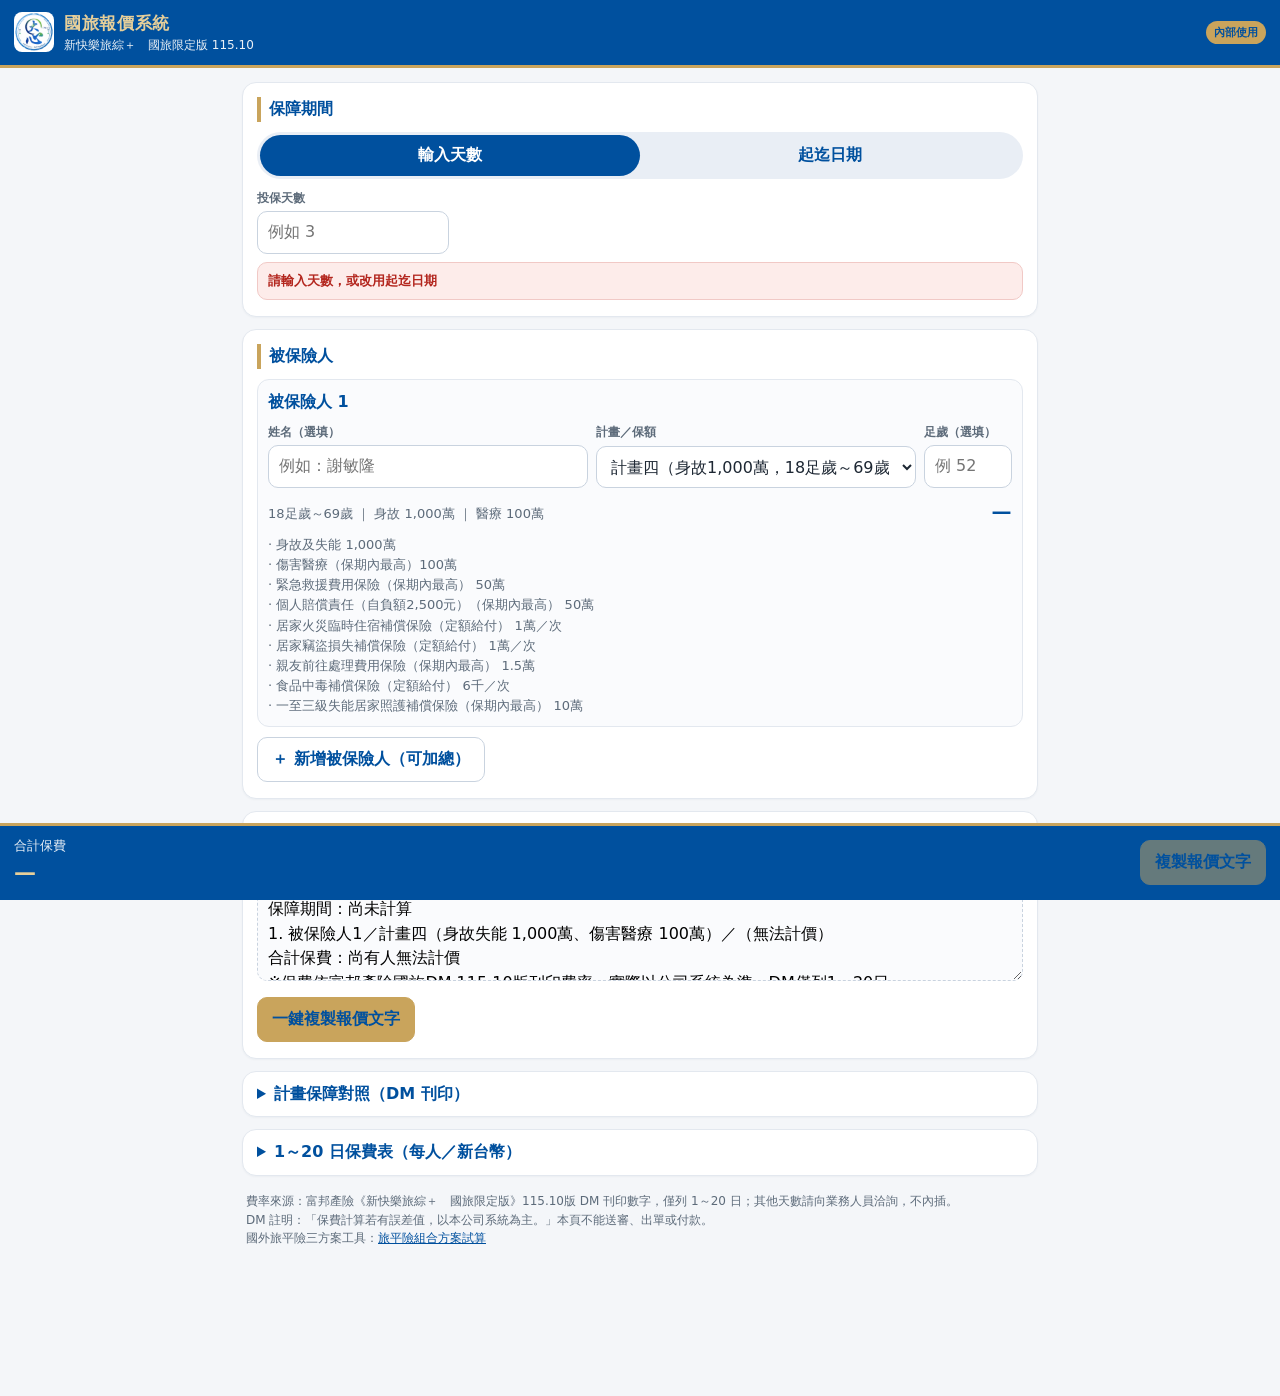
==== domestic/index.html @ e2bad42f "新增國旅報價系統（新快樂旅綜＋國旅限定版 115.10） 以國旅DM 115.10版刊印費率提供1～20日即時報價、起迄日期／時刻換算天數、多人加總與複製報價文字。不改動既有國外旅平險試算頁。" ====
<!doctype html>
<html lang="zh-Hant-TW">
<head>
<meta charset="utf-8">
<meta name="viewport" content="width=device-width, initial-scale=1, viewport-fit=cover">
<meta name="robots" content="noindex, nofollow">
<meta name="theme-color" content="#00509E">
<meta http-equiv="Cache-Control" content="no-cache, no-store, must-revalidate">
<title>國旅報價系統｜新快樂旅綜＋國旅限定版 115.10</title>
<link rel="icon" type="image/png" href="../img/favicon.png">
<link rel="apple-touch-icon" href="../img/favicon.png">
<link rel="stylesheet" href="styles.css">
</head>
<body>
<header class="top">
  <img src="../img/logo.png" width="40" height="40" alt="南恩通訊處">
  <div>
    <h1>國旅報價系統</h1>
    <div class="sub">新快樂旅綜＋　國旅限定版 115.10</div>
  </div>
  <span class="badge">內部使用</span>
</header>

<main>
  <section class="card">
    <h2>保障期間</h2>
    <div class="seg" role="tablist">
      <button type="button" id="modeDays" class="on">輸入天數</button>
      <button type="button" id="modeDates">起迄日期</button>
    </div>

    <div id="paneDays">
      <div class="field" style="max-width:12em">
        <label for="daysInput">投保天數</label>
        <input id="daysInput" inputmode="numeric" placeholder="例如 3" autocomplete="off">
      </div>
    </div>

    <div id="paneDates" style="display:none">
      <div class="seg" style="max-width:16em">
        <button type="button" id="calRoc" class="on">民國</button>
        <button type="button" id="calAd">西元</button>
      </div>
      <div class="dategrid">
        <div class="field">
          <label>起日</label>
          <div class="ymd">
            <input id="yStart" class="year" inputmode="numeric" autocomplete="off">
            <span id="yearLabelStart">年（民國）</span>
            <input id="mStart" inputmode="numeric" autocomplete="off">
            <span>月</span>
            <input id="dStart" inputmode="numeric" autocomplete="off">
            <span>日</span>
          </div>
          <div class="timewrap" style="margin-top:6px">
            <input id="tStart" type="time">
            <span class="hint" style="margin:0">時刻選填</span>
          </div>
        </div>
        <div class="field">
          <label>迄日</label>
          <div class="ymd">
            <input id="yEnd" class="year" inputmode="numeric" autocomplete="off">
            <span id="yearLabelEnd">年（民國）</span>
            <input id="mEnd" inputmode="numeric" autocomplete="off">
            <span>月</span>
            <input id="dEnd" inputmode="numeric" autocomplete="off">
            <span>日</span>
          </div>
          <div class="timewrap" style="margin-top:6px">
            <input id="tEnd" type="time">
            <span class="hint" style="margin:0">時刻選填</span>
          </div>
        </div>
      </div>
      <p class="hint">只填日期：起日、迄日都算進去（例如 11/16～11/19＝4 天）。起迄都填時刻：按實際時數，未滿一日以一日計（例如 11/16 01:00～11/19 01:00＝72 小時＝3 天）。</p>
    </div>
    <div id="dayHint"></div>
  </section>

  <section class="card">
    <h2>被保險人</h2>
    <div id="people"></div>
    <div class="btn-row">
      <button type="button" class="btn" id="btnAdd">＋ 新增被保險人（可加總）</button>
    </div>
  </section>

  <section class="card">
    <h2>報價文字</h2>
    <textarea id="quotePreview" readonly aria-label="報價文字"></textarea>
    <div class="btn-row">
      <button type="button" class="btn btn-gold" id="btnCopy2">一鍵複製報價文字</button>
    </div>
  </section>

  <details class="card">
    <summary>計畫保障對照（DM 刊印）</summary>
    <div style="overflow:auto;margin-top:10px">
      <table class="cov-table">
        <thead>
          <tr>
            <th class="l">項目</th>
            <th>兒童</th><th>計畫一</th><th>計畫二</th><th>計畫三</th><th>計畫四</th><th>計畫五</th><th>計畫六</th>
          </tr>
        </thead>
        <tbody>
          <tr><td class="l">可投保年齡</td><td>未滿15足歲</td><td colspan="2">15足歲～79歲</td><td>15足歲～74歲</td><td>18足歲～69歲</td><td>18足歲～74歲</td><td>18足歲～69歲</td></tr>
          <tr><td class="l">身故及失能</td><td>—</td><td>200萬</td><td>300萬</td><td>500萬</td><td>1,000萬</td><td>500萬</td><td>1,000萬</td></tr>
          <tr><td class="l">傷害醫療（保期內最高）</td><td>10萬</td><td>20萬</td><td>30萬</td><td>50萬</td><td>100萬</td><td>50萬</td><td>100萬</td></tr>
          <tr><td class="l">緊急救援（保期內最高）</td><td colspan="3">50萬</td><td colspan="2">50萬</td><td colspan="2">50萬</td></tr>
          <tr><td class="l">個人賠償責任（自負額2,500元）</td><td colspan="3">50萬</td><td colspan="2">50萬</td><td colspan="2">50萬</td></tr>
          <tr><td class="l">居家火災臨時住宿（定額）</td><td colspan="3">—</td><td colspan="2">1萬／次</td><td colspan="2">1萬／次</td></tr>
          <tr><td class="l">居家竊盜損失（定額）</td><td colspan="3">—</td><td colspan="2">1萬／次</td><td colspan="2">1萬／次</td></tr>
          <tr><td class="l">親友前往處理費用</td><td colspan="3">1萬</td><td colspan="2">1.5萬</td><td colspan="2">1.5萬</td></tr>
          <tr><td class="l">食品中毒（定額）</td><td colspan="3">3千／次</td><td colspan="2">6千／次</td><td colspan="2">6千／次</td></tr>
          <tr><td class="l">一至三級失能居家照護</td><td colspan="3">5萬</td><td colspan="2">10萬</td><td colspan="2">10萬</td></tr>
          <tr><td class="l">交通費用補償（保期內一次）</td><td colspan="5">—</td><td colspan="2">3千／次</td></tr>
          <tr><td class="l">駕駛人車碰車車體損失責任</td><td colspan="5">—</td><td colspan="2">10萬</td></tr>
          <tr><td class="l">駕駛人第三人傷害</td><td colspan="5">—</td><td colspan="2">100萬</td></tr>
          <tr><td class="l">駕駛人第三人財損</td><td colspan="5">—</td><td colspan="2">10萬</td></tr>
        </tbody>
      </table>
    </div>
    <p class="hint">兒童計畫無身故及失能保額，亦無意外死亡喪葬費用保險金。機車車種不包含大型重型機車。計畫五、六含租車自駕相關保障。</p>
  </details>

  <details class="card">
    <summary>1～20 日保費表（每人／新台幣）</summary>
    <div style="overflow:auto;margin-top:10px">
      <table>
        <thead>
          <tr>
            <th>天數</th><th>兒童</th><th>計畫一</th><th>計畫二</th><th>計畫三</th><th>計畫四</th><th>計畫五</th><th>計畫六</th>
          </tr>
        </thead>
        <tbody id="rateBody"></tbody>
      </table>
    </div>
  </details>

  <p class="foot">
    費率來源：富邦產險《新快樂旅綜＋　國旅限定版》115.10版 DM 刊印數字，僅列 1～20 日；其他天數請向業務人員洽詢，不內插。<br>
    DM 註明：「保費計算若有誤差值，以本公司系統為主。」本頁不能送審、出單或付款。<br>
    國外旅平險三方案工具：<a href="../editor.html">旅平險組合方案試算</a>
  </p>
</main>

<div class="totalbar">
  <div>
    <div class="lab">合計保費</div>
    <div class="sum" id="sumText">—</div>
  </div>
  <button type="button" class="btn btn-gold" id="btnCopy">複製報價文字</button>
</div>

<script src="rates.js"></script>
<script src="app.js"></script>
</body>
</html>
---- domestic/styles.css ----
:root {
  --navy: #00509E;
  --navy-2: #0A6FC2;
  --navy-soft: #e9eef5;
  --gold: #c9a45c;
  --gold-2: #e6cf9a;
  --gold-soft: #fbf5e8;
  --ink: #1d2733;
  --muted: #5d6b7a;
  --line: #e3e8ef;
  --bg: #f4f6f9;
  --card: #ffffff;
  --danger: #b3261e;
  --ok: #0f7a4a;
  --radius: 14px;
}
* { box-sizing: border-box; }
html, body { margin: 0; padding: 0; }
body {
  font-family: "Noto Sans TC", "PingFang TC", "Microsoft JhengHei", system-ui, sans-serif;
  background: var(--bg);
  color: var(--ink);
  line-height: 1.55;
  min-height: 100dvh;
}
.top {
  position: sticky; top: 0; z-index: 40;
  background: var(--navy); color: #fff;
  border-bottom: 3px solid var(--gold);
  display: flex; align-items: center; gap: 10px;
  padding: 10px 14px;
}
.top img { width: 40px; height: 40px; border-radius: 8px; background: #fff; }
.top h1 { margin: 0; font-size: 17px; letter-spacing: .04em; color: var(--gold-2); }
.top .sub { font-size: 12px; opacity: .92; }
.badge {
  margin-left: auto; font-size: 11px; font-weight: 800;
  background: var(--gold); color: var(--navy);
  border-radius: 999px; padding: 3px 8px; white-space: nowrap;
}
main { max-width: 820px; margin: 0 auto; padding: 14px 12px 120px; }
.card {
  background: var(--card);
  border: 1px solid var(--line);
  border-radius: var(--radius);
  padding: 14px 14px 16px;
  margin-bottom: 12px;
  box-shadow: 0 1px 2px rgba(16,40,80,.04);
}
.card h2 {
  margin: 0 0 10px; font-size: 16px; color: var(--navy);
  border-left: 4px solid var(--gold); padding-left: 8px;
}
.row { display: flex; flex-wrap: wrap; gap: 8px; align-items: end; }
.field { display: flex; flex-direction: column; gap: 4px; min-width: 0; }
.field label { font-size: 12px; font-weight: 700; color: var(--muted); }
input, select, button, textarea {
  font: inherit; font-size: 16px;
}
input, select {
  border: 1px solid #c9d3df; border-radius: 10px;
  padding: 8px 10px; background: #fff; color: var(--ink);
  min-height: 42px;
}
input:focus, select:focus { outline: 2px solid var(--gold); border-color: var(--gold); }
.seg {
  display: flex; background: var(--navy-soft); border-radius: 999px; padding: 3px;
  margin-bottom: 10px;
}
.seg button {
  flex: 1; border: 0; background: transparent; color: var(--navy);
  font-weight: 800; padding: 8px 10px; border-radius: 999px; cursor: pointer;
}
.seg button.on { background: var(--navy); color: #fff; }
.hint { font-size: 13px; color: var(--muted); margin: 8px 0 0; }
.hint strong { color: var(--navy); }
.warn, .err {
  margin-top: 8px; padding: 8px 10px; border-radius: 10px; font-size: 13px; font-weight: 700;
}
.warn { background: var(--gold-soft); color: #5a4415; border: 1px solid #efe0bd; }
.err { background: #fdecea; color: var(--danger); border: 1px solid #f1c9c6; }
.person {
  border: 1px solid var(--line); border-radius: 12px; padding: 10px;
  margin-bottom: 10px; background: #fafbfd;
}
.person-head { display: flex; justify-content: space-between; align-items: center; gap: 8px; margin-bottom: 8px; }
.person-head b { color: var(--navy); }
.prem {
  font-weight: 800; color: var(--navy); font-size: 20px; letter-spacing: .02em;
}
.cov-mini { font-size: 13px; color: var(--muted); margin-top: 6px; }
.btn {
  appearance: none; border: 1px solid #c9d3df; background: #fff; color: var(--navy);
  font-weight: 800; padding: 9px 14px; border-radius: 10px; cursor: pointer;
  min-height: 42px;
}
.btn-gold { background: var(--gold); border-color: var(--gold); color: var(--navy); }
.btn-navy { background: var(--navy); border-color: var(--navy); color: #fff; }
.btn-ghost { background: transparent; }
.btn:disabled { opacity: .5; cursor: not-allowed; }
.btn-row { display: flex; flex-wrap: wrap; gap: 8px; margin-top: 8px; }
.totalbar {
  position: fixed; left: 0; right: 0; bottom: 0; z-index: 40;
  background: var(--navy); color: #fff;
  border-top: 3px solid var(--gold);
  padding: 10px 14px calc(10px + env(safe-area-inset-bottom));
  display: flex; align-items: center; gap: 10px; flex-wrap: wrap;
}
.totalbar .lab { font-size: 13px; opacity: .9; }
.totalbar .sum { font-size: 22px; font-weight: 800; color: var(--gold-2); }
.totalbar .btn { margin-left: auto; }
table { width: 100%; border-collapse: collapse; font-size: 13px; }
th, td { border: 1px solid var(--line); padding: 6px 5px; text-align: center; }
th { background: var(--navy); color: #fff; font-weight: 700; }
td.l, th.l { text-align: left; }
tr.hi td { background: #fff6d8; font-weight: 800; }
details.card { padding: 10px 14px; }
details.card summary { cursor: pointer; font-weight: 800; color: var(--navy); }
.cov-table td.l { width: 42%; }
.foot { font-size: 12px; color: var(--muted); padding: 4px 4px 16px; }
.foot a { color: var(--navy); }
.toast {
  position: fixed; left: 50%; bottom: 88px; transform: translateX(-50%);
  background: var(--navy); color: #fff; padding: 10px 18px; border-radius: 999px;
  z-index: 80; font-weight: 700; box-shadow: 0 6px 20px rgba(0,0,0,.25);
}
.dategrid { display: grid; grid-template-columns: 1fr 1fr; gap: 8px; }
@media (max-width: 640px) {
  .dategrid { grid-template-columns: 1fr; }
  .ymd { width: 100%; }
}
.ymd { display: flex; gap: 4px; align-items: center; flex-wrap: wrap; }
.ymd input { width: 4.4em; text-align: center; padding: 8px 4px; }
.ymd input.year { width: 5.2em; }
.ymd span { font-size: 13px; color: var(--muted); }
.timewrap { display: flex; gap: 6px; align-items: center; }
.timewrap input[type="time"] { width: 8.2em; }
.grow { flex: 1; min-width: 140px; }
#quotePreview {
  width: 100%; min-height: 120px; resize: vertical;
  border: 1px dashed #c9d3df; border-radius: 10px;
  padding: 10px; background: #fafbfd; white-space: pre-wrap;
}
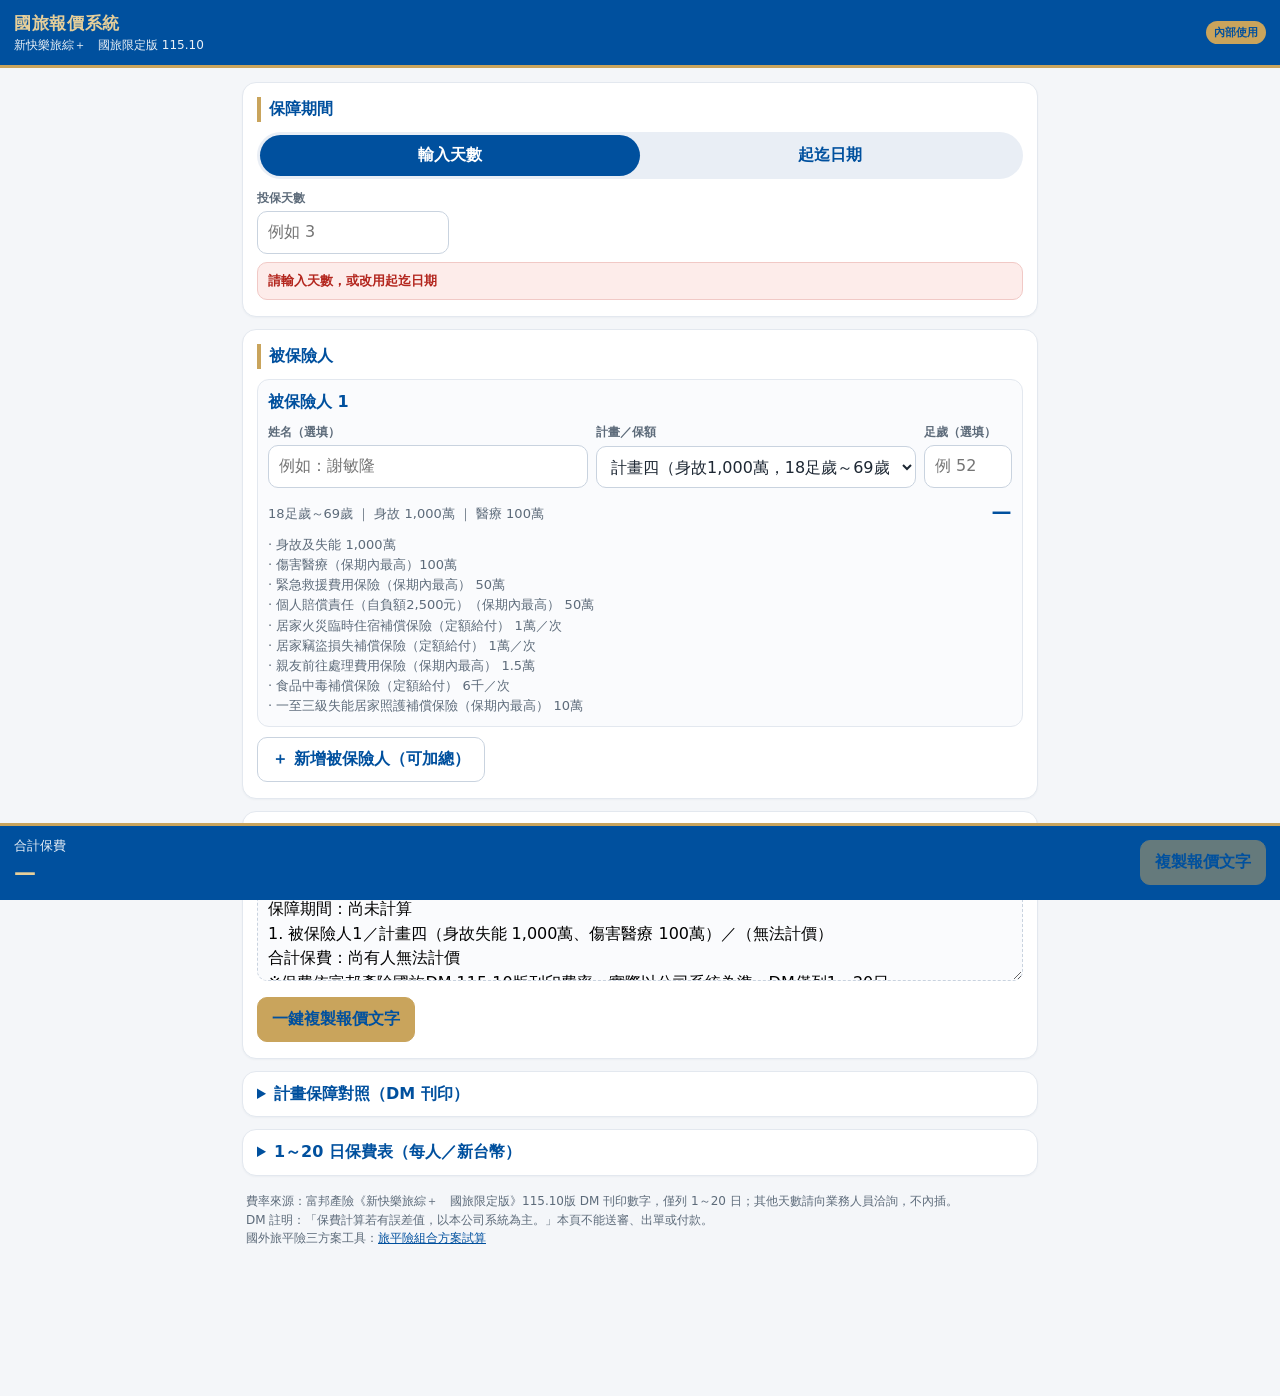
==== commit 44ca398a: "拿掉南恩 logo、南恩通訊處與富邦人壽字樣；簽名只留業務經理；更新版本號 編輯器、客戶頁、總表圖與國旅頁全面移除大心 logo 與相關字眼； 人壽商品名稱改為「Go安行旅平險」「兒童傷害醫療旅行平安" ====
--- a/domestic/index.html
+++ b/domestic/index.html
@@ -7,13 +7,12 @@
 <meta name="theme-color" content="#00509E">
 <meta http-equiv="Cache-Control" content="no-cache, no-store, must-revalidate">
 <title>國旅報價系統｜新快樂旅綜＋國旅限定版 115.10</title>
-<link rel="icon" type="image/png" href="../img/favicon.png">
-<link rel="apple-touch-icon" href="../img/favicon.png">
-<link rel="stylesheet" href="styles.css">
+<link rel="icon" type="image/png" href="../img/favicon.png?v=20261122162500">
+<link rel="apple-touch-icon" href="../img/favicon.png?v=20261122162500">
+<link rel="stylesheet" href="styles.css?v=20261122162500">
 </head>
 <body>
 <header class="top">
-  <img src="../img/logo.png" width="40" height="40" alt="南恩通訊處">
   <div>
     <h1>國旅報價系統</h1>
     <div class="sub">新快樂旅綜＋　國旅限定版 115.10</div>
@@ -154,7 +153,7 @@
   <button type="button" class="btn btn-gold" id="btnCopy">複製報價文字</button>
 </div>
 
-<script src="rates.js"></script>
-<script src="app.js"></script>
+<script src="rates.js?v=20261122162500"></script>
+<script src="app.js?v=20261122162500"></script>
 </body>
 </html>
--- a/domestic/styles.css
+++ b/domestic/styles.css
@@ -30,7 +30,6 @@
   display: flex; align-items: center; gap: 10px;
   padding: 10px 14px;
 }
-.top img { width: 40px; height: 40px; border-radius: 8px; background: #fff; }
 .top h1 { margin: 0; font-size: 17px; letter-spacing: .04em; color: var(--gold-2); }
 .top .sub { font-size: 12px; opacity: .92; }
 .badge {
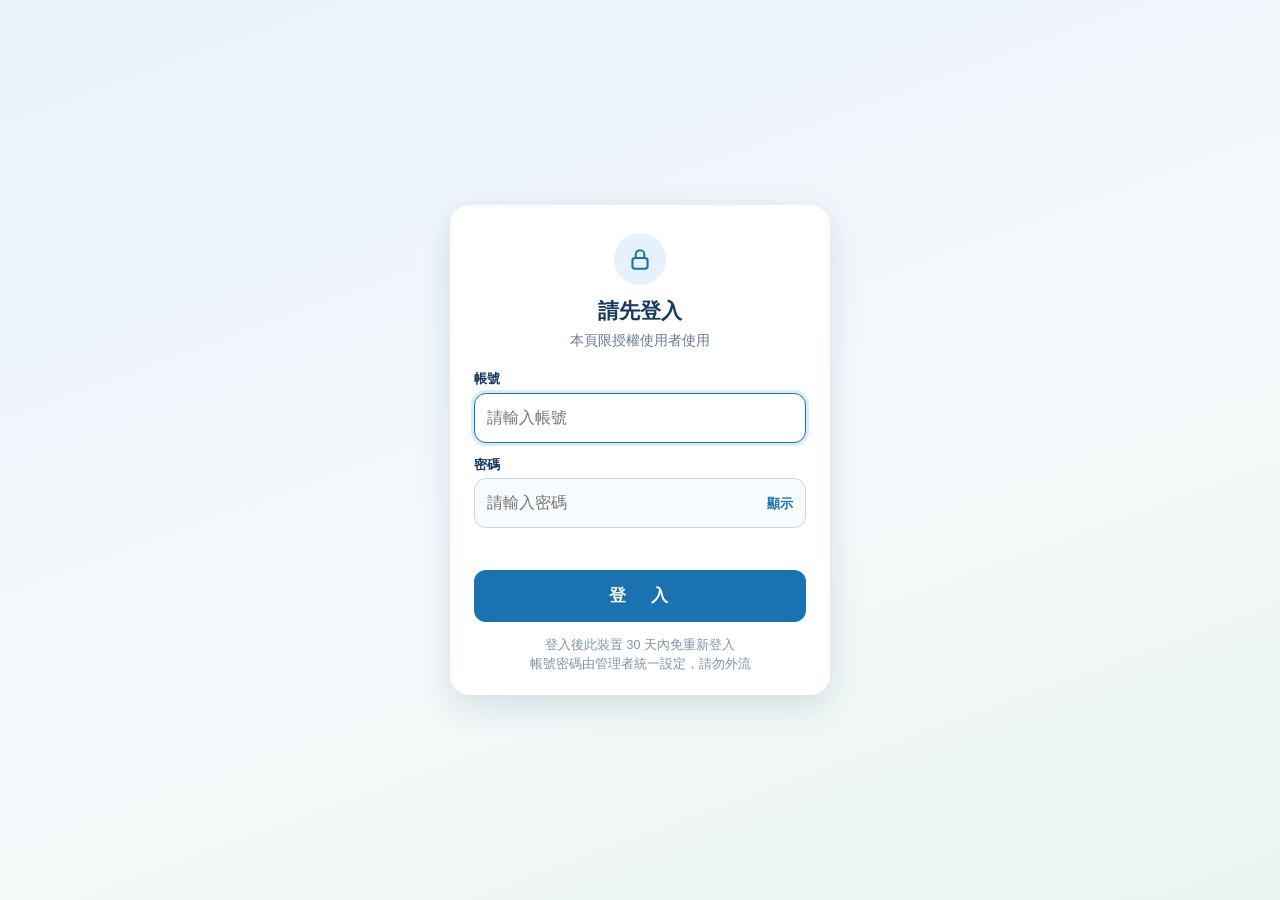
==== commit c03887ad: "加入共用登入關卡（多組帳號；客戶分享連結 #q= 不擋）" ====
--- a/domestic/index.html
+++ b/domestic/index.html
@@ -2,14 +2,16 @@
 <html lang="zh-Hant-TW">
 <head>
 <meta charset="utf-8">
+<script src="../auth.js"></script>
+<noscript><style>body>*{display:none!important}</style></noscript>
 <meta name="viewport" content="width=device-width, initial-scale=1, viewport-fit=cover">
 <meta name="robots" content="noindex, nofollow">
 <meta name="theme-color" content="#00509E">
 <meta http-equiv="Cache-Control" content="no-cache, no-store, must-revalidate">
 <title>國旅報價系統｜新快樂旅綜＋國旅限定版 115.10</title>
-<link rel="icon" type="image/png" href="../img/favicon.png?v=20261122162500">
-<link rel="apple-touch-icon" href="../img/favicon.png?v=20261122162500">
-<link rel="stylesheet" href="styles.css?v=20261122162500">
+<link rel="icon" type="image/png" href="../img/favicon.png?v=20261122165500">
+<link rel="apple-touch-icon" href="../img/favicon.png?v=20261122165500">
+<link rel="stylesheet" href="styles.css?v=20261122165500">
 </head>
 <body>
 <header class="top">
@@ -153,7 +155,7 @@
   <button type="button" class="btn btn-gold" id="btnCopy">複製報價文字</button>
 </div>
 
-<script src="rates.js?v=20261122162500"></script>
-<script src="app.js?v=20261122162500"></script>
+<script src="rates.js?v=20261122165500"></script>
+<script src="app.js?v=20261122165500"></script>
 </body>
 </html>
